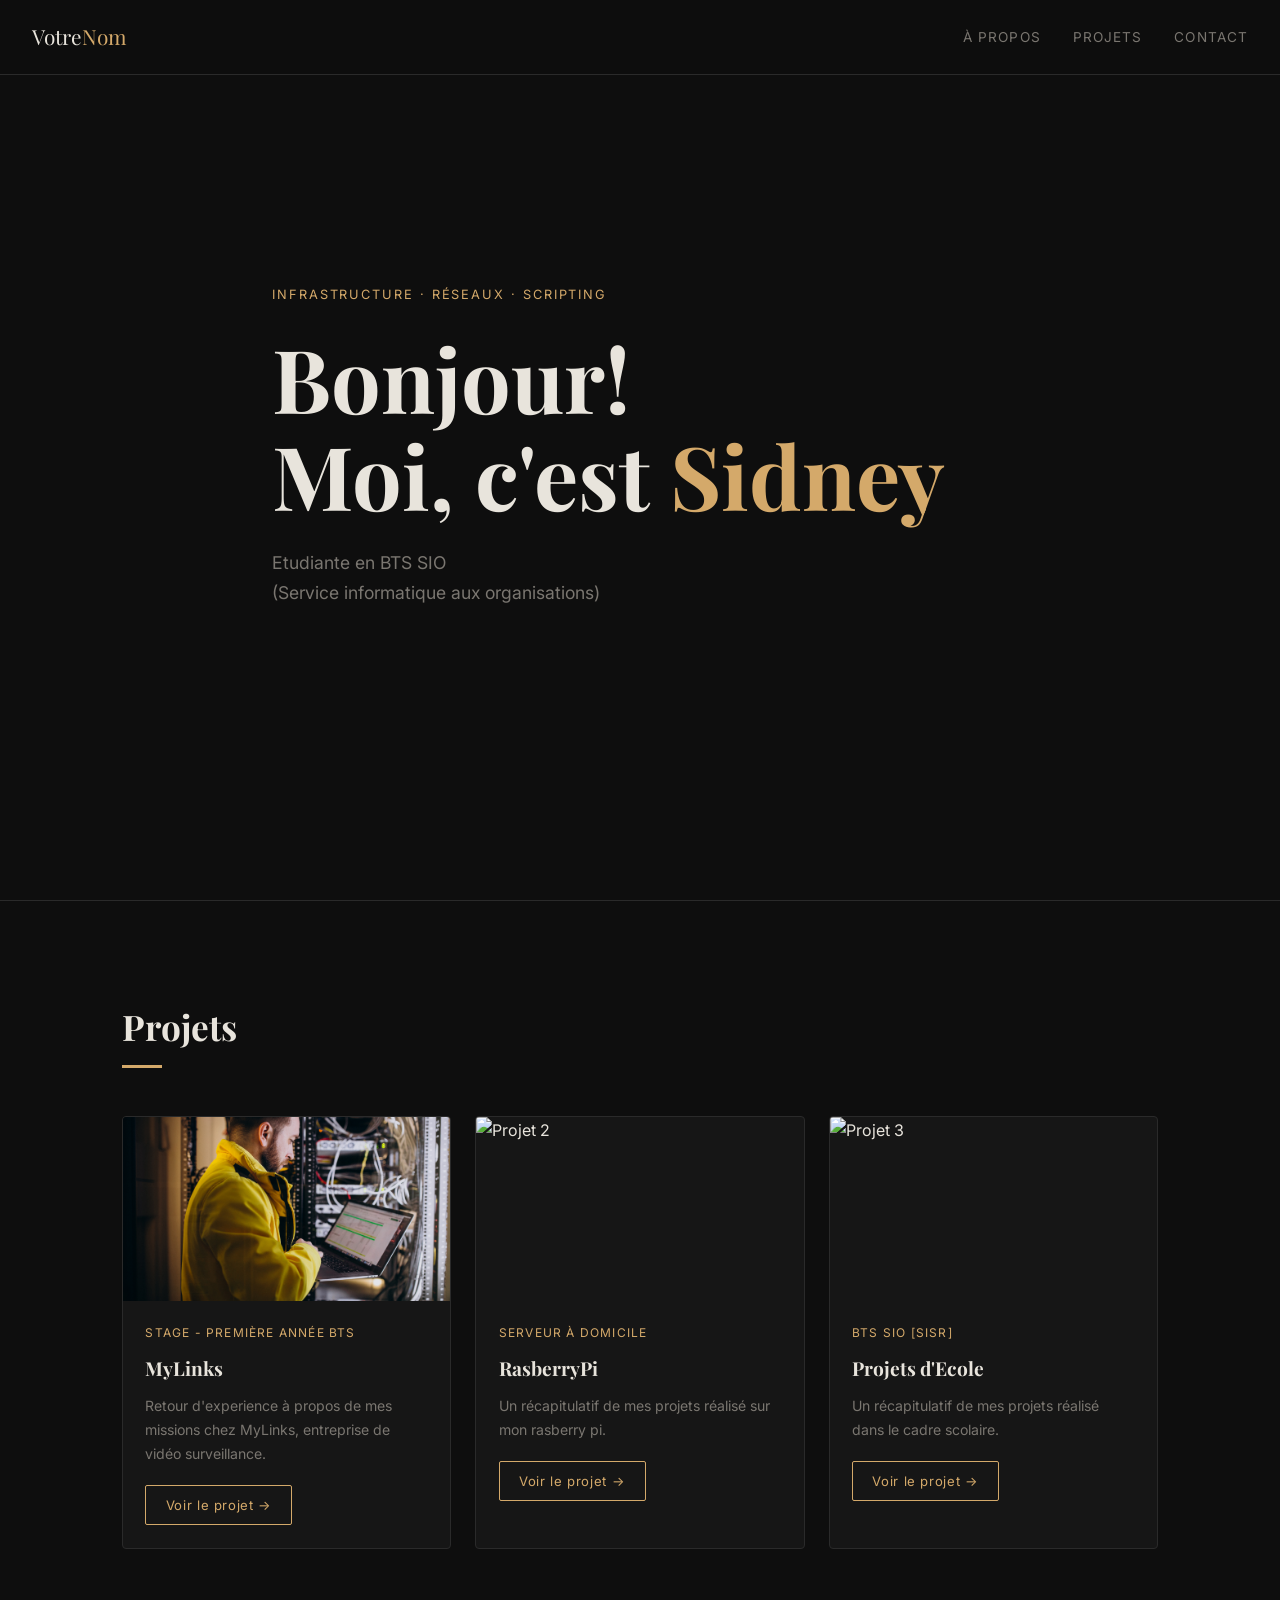
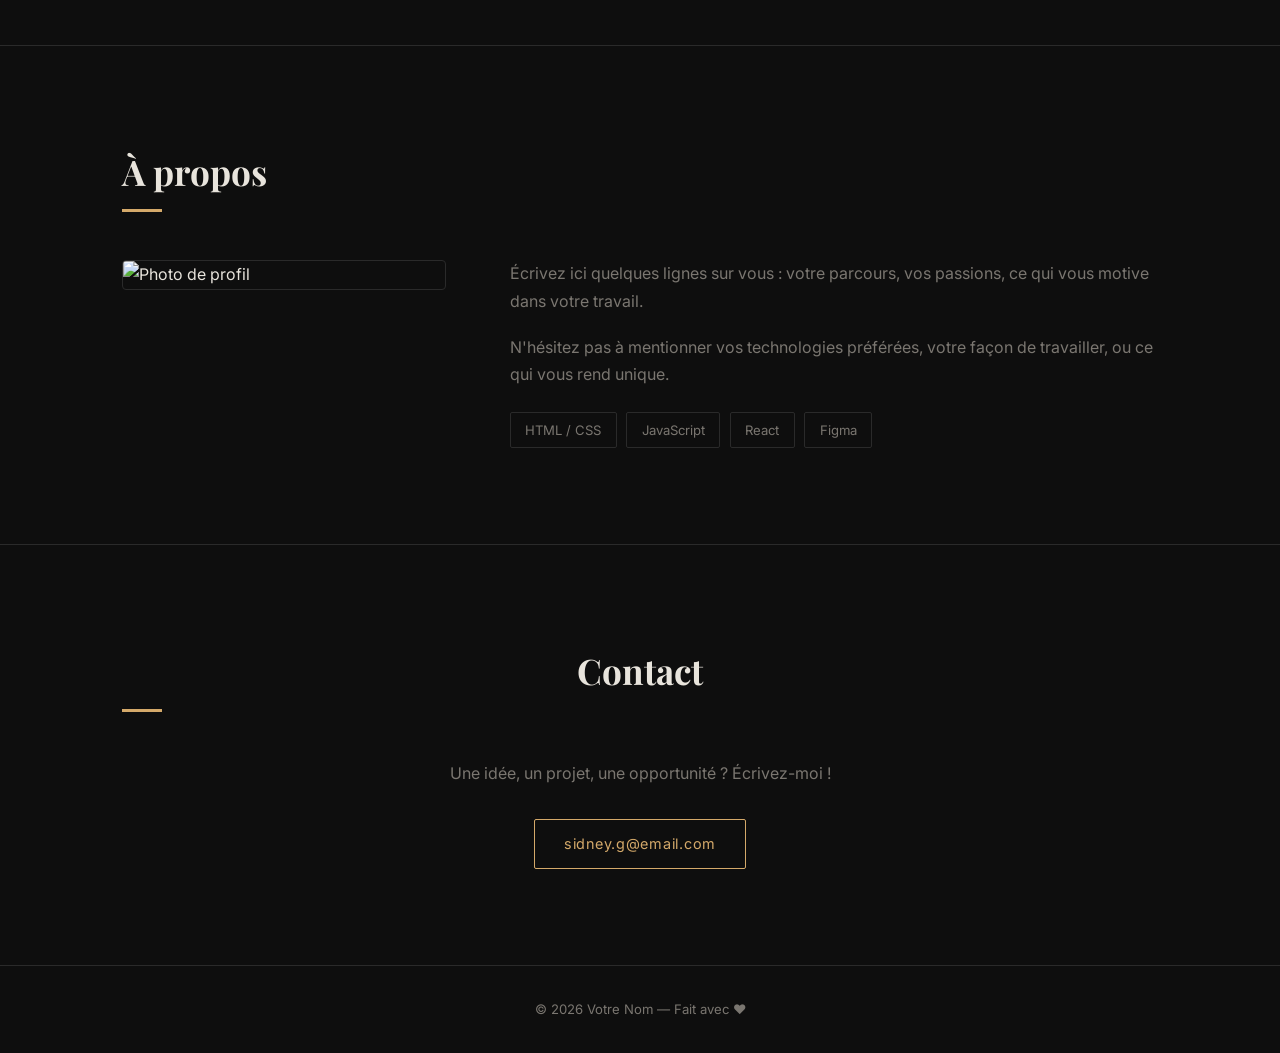
==== index.html @ 53f2d84b "Initial commit: portfolio project files" ====
<!DOCTYPE html>
<html lang="fr">
<head>
  <meta charset="UTF-8" />
  <meta name="viewport" content="width=device-width, initial-scale=1.0" />
  <title>Portfolio — Votre Nom</title>
  <link rel="stylesheet" href="style.css" />
  <link rel="preconnect" href="https://fonts.googleapis.com" />
  <link href="https://fonts.googleapis.com/css2?family=Playfair+Display:wght@400;700&family=Inter:wght@300;400;500&display=swap" rel="stylesheet" />
</head>
<body>

  <!-- ── Navigation ── -->
  <nav>
    <div class="nav-logo">Votre<span>Nom</span></div>
    <ul class="nav-links">
      <li><a href="#about">À propos</a></li>
      <li><a href="#projects">Projets</a></li>
      <li><a href="#contact">Contact</a></li>
    </ul>
  </nav>

  <!-- ── Hero ── -->
  <section class="hero">
    <p class="hero-tag">Infrastructure · Réseaux · Scripting</p>
    <h1 class="hero-title">Bonjour!<br>Moi, c'est <span>Sidney</span></h1>
    <p class="hero-sub">Etudiante en BTS SIO <br>(Service informatique aux organisations)</p>
  </section>



  <!-- ── Projets ── -->
  <section id="projects" class="projects">
    <div class="container">
      <h2 class="section-title">Projets</h2>
      <div class="projects-grid">

        <!-- Carte projet — dupliquez ce bloc pour ajouter des projets -->
        <div class="card">
          <img src="img\young-man-engineer-making-program-analyses.jpg" alt="Projet 1" />
          <div class="card-body">
            <span class="card-tag">Stage - Première année BTS</span>
            <h3>MyLinks</h3>
            <p>Retour d'experience à propos de mes missions chez MyLinks, entreprise de vidéo surveillance.</p>
            <a href="mylinks.html" class="btn btn-small">Voir le projet →</a>
          </div>
        </div>

        <div class="card">
          <img src="https://placehold.co/600x360/1a1a1a/d4a96a?text=Projet+2" alt="Projet 2" />
          <div class="card-body">
            <span class="card-tag">Serveur à domicile</span>
            <h3>RasberryPi</h3>
            <p>Un récapitulatif de mes projets réalisé sur mon rasberry pi.</p>
            <a href="projet2.html" class="btn btn-small">Voir le projet →</a>
          </div>
        </div>

        <div class="card">
          <img src="https://placehold.co/600x360/1a1a1a/d4a96a?text=Projet+3" alt="Projet 3" />
          <div class="card-body">
            <span class="card-tag">BTS SIO [SISR]</span>
            <h3>Projets d'Ecole</h3>
            <p>Un récapitulatif de mes projets réalisé dans le cadre scolaire.</p>
            <a href="projet3.html" class="btn btn-small">Voir le projet →</a>
          </div>
        </div>

      </div>
    </div>
  </section>
    <!-- ── À propos ── -->
  <section id="about" class="about">
    <div class="container">
      <h2 class="section-title">À propos</h2>
      <div class="about-grid">
        <div class="about-img">
          <!-- Remplacez le src par votre photo -->
          <img src="https://placehold.co/400x500/1a1a1a/d4a96a?text=Photo" alt="Photo de profil" />
        </div>
        <div class="about-text">
          <p>
            Écrivez ici quelques lignes sur vous : votre parcours, vos passions,
            ce qui vous motive dans votre travail.
          </p>
          <p>
            N'hésitez pas à mentionner vos technologies préférées, votre façon
            de travailler, ou ce qui vous rend unique.
          </p>
          <ul class="skills">
            <li>HTML / CSS</li>
            <li>JavaScript</li>
            <li>React</li>
            <li>Figma</li>
          </ul>
        </div>
      </div>
    </div>
  </section>

  <!-- ── Contact ── -->
  <section id="contact" class="contact">
    <div class="container">
      <h2 class="section-title">Contact</h2>
      <p class="contact-sub">Une idée, un projet, une opportunité ? Écrivez-moi !</p>
      <a href="mailto:votre@email.com" class="btn">sidney.g@email.com</a>
    </div>
  </section>

  <!-- ── Footer ── -->
  <footer>
    <p>© 2026 Votre Nom — Fait avec ❤️</p>
  </footer>

</body>
</html>
---- style.css ----
/* ══════════════════════════════════════
   Variables — modifiez les couleurs ici
   ══════════════════════════════════════ */
:root {
  --bg:       #0e0e0e;       /* fond principal */
  --surface:  #161616;       /* fond des cartes */
  --border:   #2a2a2a;       /* couleur des bordures */
  --text:     #e8e4dc;       /* texte principal */
  --muted:    #7a7670;       /* texte secondaire */
  --accent:   #d4a96a;       /* couleur d'accentuation */
  --font-title: 'Playfair Display', serif;
  --font-body:  'Inter', sans-serif;
}


/* ══════════════════════════════════════
   Reset & Base
   ══════════════════════════════════════ */
*, *::before, *::after {
  box-sizing: border-box;
  margin: 0;
  padding: 0;
}

html {
  scroll-behavior: smooth;
}

body {
  background-color: var(--bg);
  color: var(--text);
  font-family: var(--font-body);
  font-size: 16px;
  line-height: 1.7;
}

a {
  color: inherit;
  text-decoration: none;
}

img {
  display: block;
  width: 100%;
}

ul {
  list-style: none;
}


/* ══════════════════════════════════════
   Utilitaires
   ══════════════════════════════════════ */

/* Centrage + largeur max */
.container {
  max-width: 1100px;
  margin: 0 auto;
  padding: 0 2rem;
}

/* Titre de section */
.section-title {
  font-family: var(--font-title);
  font-size: 2.2rem;
  margin-bottom: 3rem;
  color: var(--text);
}

.section-title::after {
  content: '';
  display: block;
  width: 40px;
  height: 3px;
  background-color: var(--accent);
  margin-top: 0.5rem;
}

/* Bouton */
.btn {
  display: inline-block;
  padding: 0.75rem 1.8rem;
  border: 1px solid var(--accent);
  color: var(--accent);
  font-size: 0.9rem;
  letter-spacing: 0.05em;
  border-radius: 2px;
  transition: background-color 0.25s, color 0.25s;
}

.btn:hover {
  background-color: var(--accent);
  color: var(--bg);
}

.btn-small {
  padding: 0.5rem 1.2rem;
  font-size: 0.82rem;
}


/* ══════════════════════════════════════
   Navigation
   ══════════════════════════════════════ */
nav {
  position: fixed;
  top: 0; left: 0; right: 0;
  z-index: 100;
  display: flex;
  align-items: center;
  justify-content: space-between;
  padding: 1.2rem 2rem;
  background-color: rgba(14, 14, 14, 0.9);
  border-bottom: 1px solid var(--border);
  backdrop-filter: blur(10px);
}

.nav-logo {
  font-family: var(--font-title);
  font-size: 1.3rem;
}

.nav-logo span {
  color: var(--accent);
}

.nav-links {
  display: flex;
  gap: 2rem;
}

.nav-links a {
  font-size: 0.85rem;
  color: var(--muted);
  letter-spacing: 0.08em;
  text-transform: uppercase;
  transition: color 0.2s;
}

.nav-links a:hover {
  color: var(--text);
}


/* ══════════════════════════════════════
   Hero
   ══════════════════════════════════════ */
.hero {
  min-height: 100vh;
  display: flex;
  flex-direction: column;
  justify-content: center;
  padding: 6rem 2rem 4rem;
  max-width: 800px;
  margin: 0 auto;
}

.hero-tag {
  font-size: 0.8rem;
  letter-spacing: 0.15em;
  text-transform: uppercase;
  color: var(--accent);
  margin-bottom: 1.5rem;
}

.hero-title {
  font-family: var(--font-title);
  font-size: clamp(2.8rem, 7vw, 5.5rem);
  line-height: 1.1;
  margin-bottom: 1.5rem;
}

.hero-title span {
  color: var(--accent);
}

.hero-sub {
  font-size: 1.1rem;
  color: var(--muted);
  max-width: 500px;
  margin-bottom: 2.5rem;
}


/* ══════════════════════════════════════
   À propos
   ══════════════════════════════════════ */
.about {
  padding: 6rem 0;
  border-top: 1px solid var(--border);
}

.about-grid {
  display: grid;
  grid-template-columns: 1fr 2fr;
  gap: 4rem;
  align-items: start;
}

.about-img img {
  border-radius: 4px;
  border: 1px solid var(--border);
}

.about-text p {
  color: var(--muted);
  margin-bottom: 1.2rem;
}

/* Liste de compétences */
.skills {
  display: flex;
  flex-wrap: wrap;
  gap: 0.6rem;
  margin-top: 1.5rem;
}

.skills li {
  padding: 0.35rem 0.9rem;
  border: 1px solid var(--border);
  font-size: 0.82rem;
  color: var(--muted);
  border-radius: 2px;
}


/* ══════════════════════════════════════
   Projets
   ══════════════════════════════════════ */
.projects {
  padding: 6rem 0;
  border-top: 1px solid var(--border);
}

.projects-grid {
  display: grid;
  grid-template-columns: repeat(3, 1fr);
  gap: 1.5rem;
}

/* Carte projet */
.card {
  background-color: var(--surface);
  border: 1px solid var(--border);
  border-radius: 4px;
  overflow: hidden;
  transition: transform 0.25s, border-color 0.25s;
}

.card:hover {
  transform: translateY(-4px);
  border-color: var(--accent);
}

.card img {
  width: 100%;
  aspect-ratio: 16 / 9;
  object-fit: cover;
}

.card-body {
  padding: 1.4rem;
}

.card-tag {
  font-size: 0.75rem;
  letter-spacing: 0.1em;
  text-transform: uppercase;
  color: var(--accent);
  display: block;
  margin-bottom: 0.5rem;
}

.card h3 {
  font-family: var(--font-title);
  font-size: 1.2rem;
  margin-bottom: 0.6rem;
}

.card p {
  font-size: 0.88rem;
  color: var(--muted);
  margin-bottom: 1.2rem;
}


/* ══════════════════════════════════════
   Contact
   ══════════════════════════════════════ */
.contact {
  padding: 6rem 0;
  border-top: 1px solid var(--border);
  text-align: center;
}

.contact-sub {
  color: var(--muted);
  margin-bottom: 2rem;
}


/* ══════════════════════════════════════
   Footer
   ══════════════════════════════════════ */
footer {
  padding: 2rem;
  text-align: center;
  font-size: 0.82rem;
  color: var(--muted);
  border-top: 1px solid var(--border);
}


/* ══════════════════════════════════════
   Responsive — tablette & mobile
   ══════════════════════════════════════ */
@media (max-width: 900px) {
  .projects-grid {
    grid-template-columns: repeat(2, 1fr);
  }
}

@media (max-width: 650px) {
  .nav-links {
    display: none; /* à remplacer par un menu burger si besoin */
  }

  .about-grid {
    grid-template-columns: 1fr;
  }

  .about-img {
    max-width: 260px;
  }

  .projects-grid {
    grid-template-columns: 1fr;
  }
}

.btn-back {
      display: inline-flex;
      align-items: center;
      gap: 8px;
      font-size: 0.85rem;
      color: var(--muted);
      border: 1px solid var(--border);
      padding: 0.4rem 1rem;
      border-radius: 30px;
      margin-bottom: 2.5rem;
      transition: color 0.2s, border-color 0.2s;
    }
    .btn-back:hover {
      color: var(--accent);
      border-color: var(--accent);
    }
    .btn-back::before {
      content: '←';
    }

    /* Image de couverture */
    .project-cover {
      width: 100%;
      height: 380px;
      object-fit: cover;
      border-radius: 4px;
      border: 1px solid var(--border);
      margin-bottom: 2.5rem;
      /* Si pas d'image, cette couleur s'affiche en fond */
      background-color: var(--surface);
    }

    /* En-tête du projet : titre + boutons */
    .project-header {
      display: flex;
      align-items: flex-start;
      justify-content: space-between;
      gap: 2rem;
      margin-bottom: 2rem;
    }
    .project-header-left .project-tag {
      font-size: 0.78rem;
      letter-spacing: 0.14em;
      text-transform: uppercase;
      color: var(--accent);
      display: block;
      margin-bottom: 0.5rem;
    }
    .project-header-left h1 {
      font-family: var(--font-title);
      font-size: 2.4rem;
      line-height: 1.15;
    }
    .project-header-right {
      display: flex;
      gap: 0.8rem;
      flex-shrink: 0;
      padding-top: 0.5rem;
    }

    /* Bouton secondaire (GitHub) */
    .btn-ghost {
      display: inline-flex;
      align-items: center;
      gap: 6px;
      padding: 0.6rem 1.2rem;
      border: 1px solid var(--border);
      color: var(--muted);
      font-size: 0.85rem;
      border-radius: 2px;
      transition: color 0.2s, border-color 0.2s;
    }
    .btn-ghost:hover {
      color: var(--text);
      border-color: var(--muted);
    }

    /* Séparateur */
    .divider {
      border: none;
      border-top: 1px solid var(--border);
      margin: 2rem 0;
    }

    /* Grille description + infos */
    .project-body {
      display: grid;
      grid-template-columns: 2fr 1fr;
      gap: 4rem;
      align-items: start;
    }
    .project-description p {
      color: var(--muted);
      margin-bottom: 1.2rem;
    }

    /* Bloc infos (droite) */
    .project-info {
      background-color: var(--surface);
      border: 1px solid var(--border);
      border-radius: 4px;
      padding: 1.5rem;
      display: flex;
      flex-direction: column;
      gap: 1.2rem;
    }
    
    .info-label {
      font-size: 0.72rem;
      letter-spacing: 0.12em;
      text-transform: uppercase;
      color: var(--muted);
      display: block;
      margin-bottom: 0.3rem;
    }
    .info-value {
      font-size: 0.9rem;
      color: var(--text);
    }

    /* Grille de screenshots */
    .screenshots {
      display: grid;
      grid-template-columns: 1fr 1fr;
      gap: 1rem;
      margin-top: 2.5rem;
    }
    .screenshots img {
      width: 100%;
      height: 200px;
      object-fit: cover;
      border-radius: 4px;
      border: 1px solid var(--border);
      background-color: var(--surface);
    }

    /* Section "Autres projets" */
    .other-projects {
      padding-top: 4rem;
      border-top: 1px solid var(--border);
      margin-top: 4rem;
    }
    .other-projects .section-title {
      font-size: 1.4rem;
      margin-bottom: 2rem;
    }

    /* ── Responsive ── */
    @media (max-width: 750px) {
      .project-header {
        flex-direction: column;
      }
      .project-body {
        grid-template-columns: 1fr;
      }
      .project-cover {
        height: 220px;
      }
      .screenshots {
        grid-template-columns: 1fr;
      }
    }
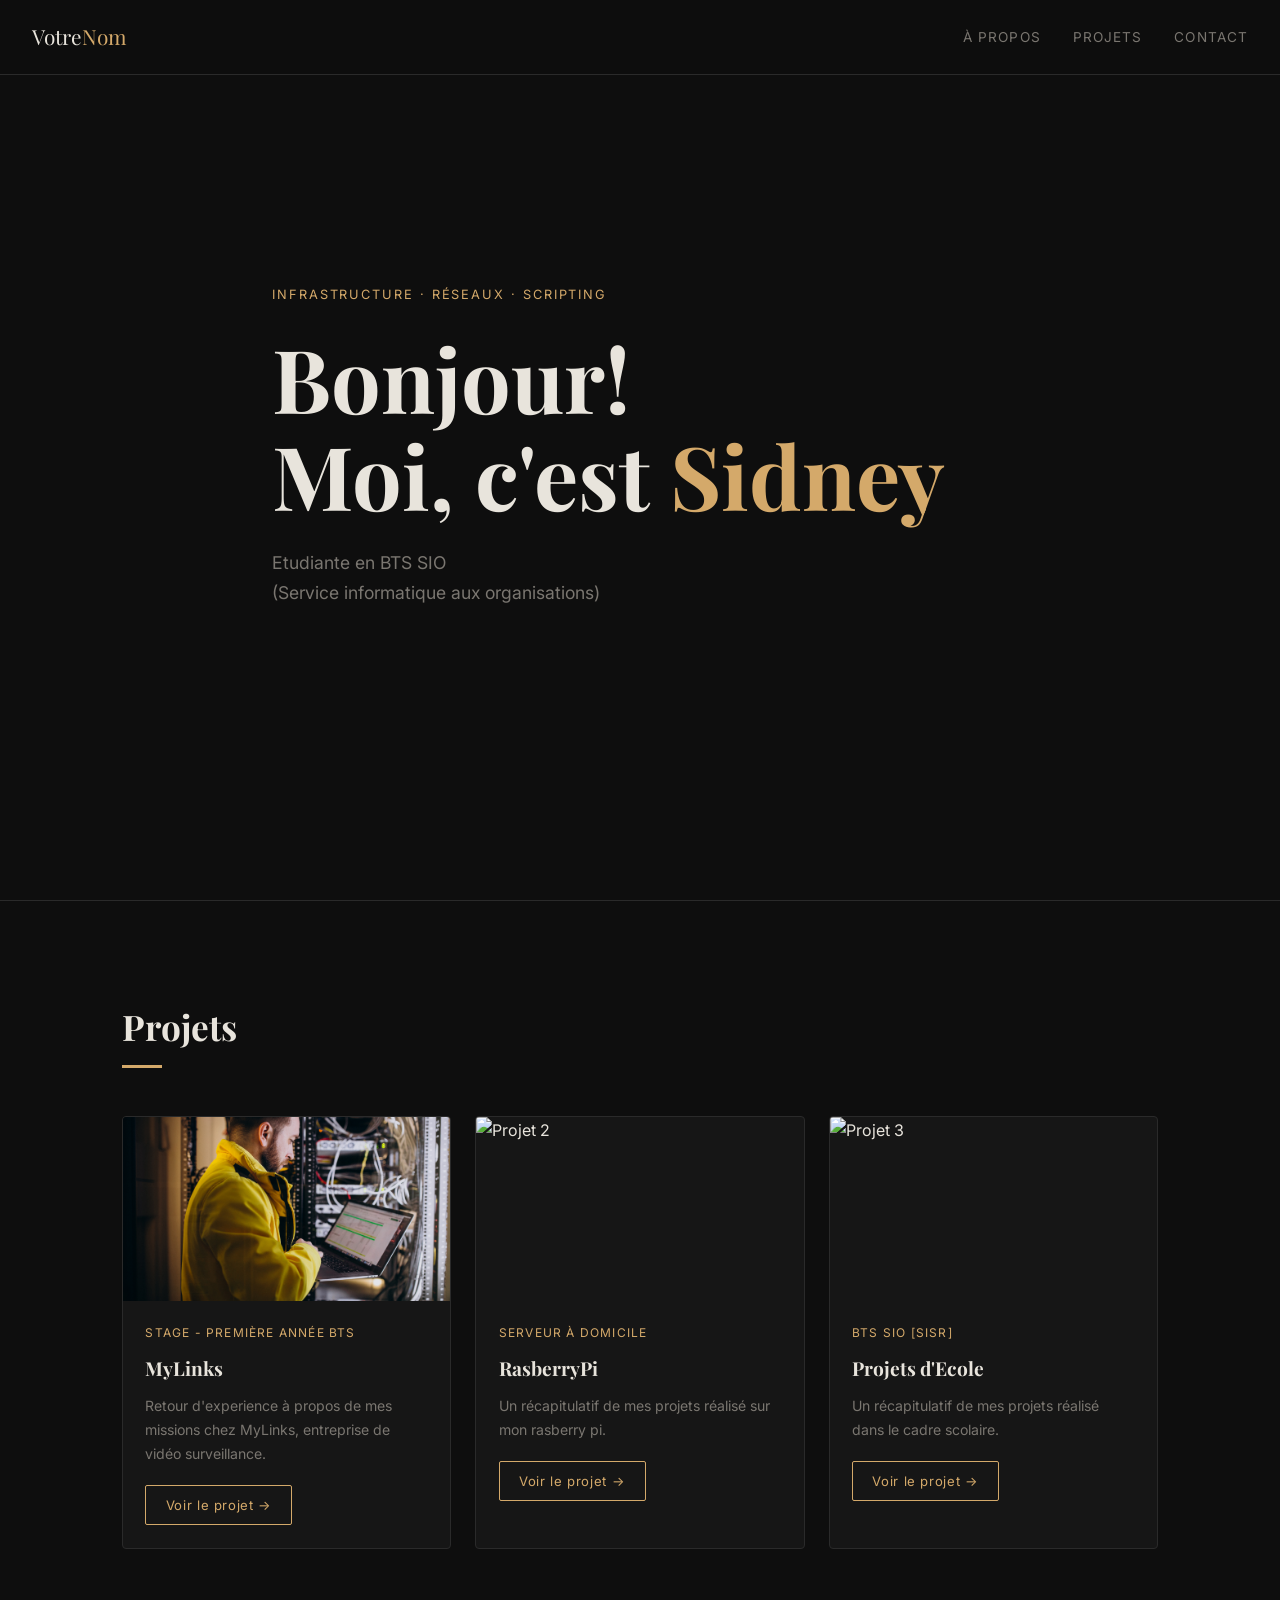
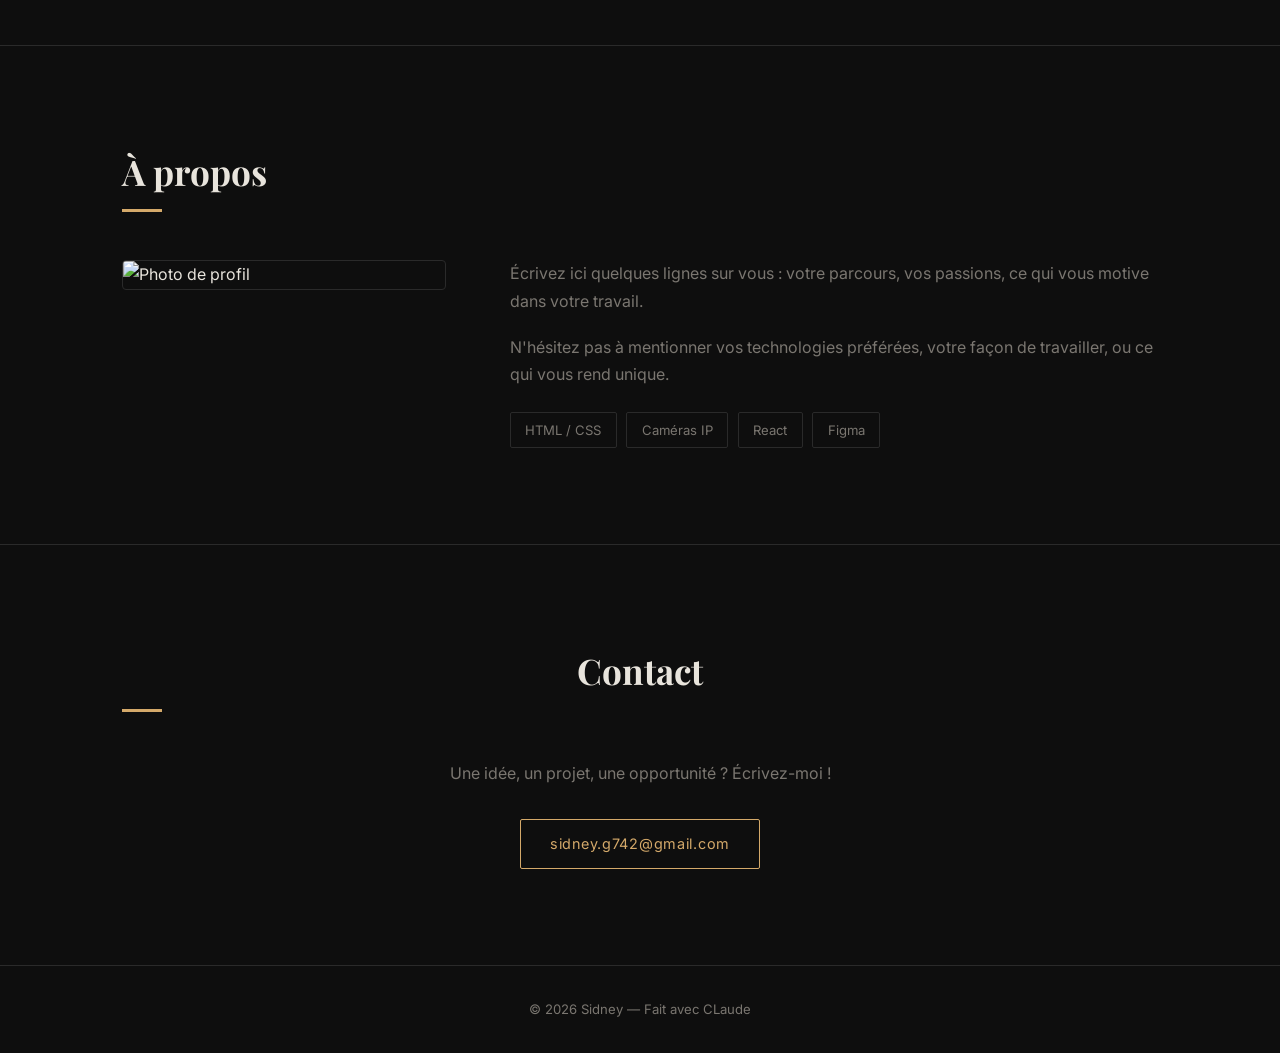
==== commit 8ebec15f: "changelent footer" ====
--- a/index.html
+++ b/index.html
@@ -89,7 +89,7 @@
           </p>
           <ul class="skills">
             <li>HTML / CSS</li>
-            <li>JavaScript</li>
+            <li>Caméras IP</li>
             <li>React</li>
             <li>Figma</li>
           </ul>
@@ -103,13 +103,13 @@
     <div class="container">
       <h2 class="section-title">Contact</h2>
       <p class="contact-sub">Une idée, un projet, une opportunité ? Écrivez-moi !</p>
-      <a href="mailto:votre@email.com" class="btn">sidney.g@email.com</a>
+      <a href="mailto:sidney.g742@gmail.com" class="btn">sidney.g742@gmail.com</a>
     </div>
   </section>
 
   <!-- ── Footer ── -->
   <footer>
-    <p>© 2026 Votre Nom — Fait avec ❤️</p>
+    <p>© 2026 Sidney — Fait avec CLaude</p>
   </footer>
 
 </body>
--- a/style.css
+++ b/style.css
@@ -500,4 +500,358 @@
       .screenshots {
         grid-template-columns: 1fr;
       }
-    }+    }
+
+/* ══════════════════════════════════════
+   MyLinks — Styles spécifiques à la page
+   ══════════════════════════════════════ */
+
+/* Cover placeholder */
+.ml-cover-placeholder {
+  width: 100%;
+  height: 280px;
+  border-radius: 4px;
+  border: 1px solid var(--border);
+  background: linear-gradient(135deg, var(--surface) 0%, #1a1410 100%);
+  display: flex;
+  flex-direction: column;
+  align-items: center;
+  justify-content: center;
+  margin-bottom: 2.5rem;
+  gap: 1rem;
+}
+
+.ml-cover-icon {
+  font-size: 3rem;
+  opacity: 0.3;
+}
+
+.ml-cover-label {
+  font-size: 0.82rem;
+  color: var(--muted);
+  letter-spacing: 0.1em;
+  text-transform: uppercase;
+}
+
+/* Section headings */
+.ml-section-heading {
+  font-size: 0.72rem;
+  font-weight: 600;
+  letter-spacing: 0.14em;
+  text-transform: uppercase;
+  color: var(--accent);
+  margin: 2.5rem 0 1rem;
+}
+
+/* Context grid */
+.ml-context-grid {
+  display: grid;
+  grid-template-columns: repeat(3, 1fr);
+  gap: 1rem;
+  margin-top: 0.25rem;
+}
+
+.ml-context-card {
+  background: var(--surface);
+  border: 1px solid var(--border);
+  border-radius: 4px;
+  padding: 1rem 1.1rem;
+}
+
+.ml-ctx-icon {
+  font-size: 1.3rem;
+  margin-bottom: 0.4rem;
+}
+
+.ml-ctx-label {
+  font-size: 0.7rem;
+  letter-spacing: 0.1em;
+  text-transform: uppercase;
+  color: var(--muted);
+  margin-bottom: 0.25rem;
+}
+
+.ml-ctx-value {
+  font-family: var(--font-title);
+  font-weight: 700;
+  font-size: 0.95rem;
+  color: var(--text);
+}
+
+.ml-ctx-sub {
+  font-size: 0.78rem;
+  color: var(--muted);
+  margin-top: 0.2rem;
+}
+
+/* Skills grid */
+.ml-skills-grid {
+  display: grid;
+  grid-template-columns: repeat(2, 1fr);
+  gap: 1rem;
+  margin-top: 0.25rem;
+}
+
+.ml-skill-card {
+  background: var(--surface);
+  border: 1px solid var(--border);
+  border-radius: 4px;
+  padding: 1.2rem 1.3rem;
+  transition: border-color 0.2s;
+}
+
+.ml-skill-card:hover {
+  border-color: var(--accent);
+}
+
+.ml-skill-icon {
+  font-size: 1.4rem;
+  margin-bottom: 0.5rem;
+}
+
+.ml-skill-name {
+  font-family: var(--font-title);
+  font-weight: 700;
+  font-size: 0.95rem;
+  color: var(--text);
+  margin-bottom: 0.5rem;
+}
+
+.ml-skill-card p {
+  font-size: 0.84rem;
+  color: var(--muted);
+  line-height: 1.65;
+  margin-bottom: 0;
+}
+
+/* Mission card unique */
+.ml-mission-card {
+  background: var(--surface);
+  border: 1px solid var(--border);
+  border-radius: 4px;
+  padding: 1.4rem 1.6rem;
+  transition: border-color 0.2s;
+}
+
+.ml-mission-card:hover {
+  border-color: var(--accent);
+}
+
+.ml-mission-header {
+  display: flex;
+  align-items: center;
+  gap: 0.75rem;
+  margin-bottom: 1rem;
+  flex-wrap: wrap;
+}
+
+.ml-mission-icon {
+  font-size: 1.1rem;
+}
+
+.ml-mission-title {
+  font-family: var(--font-title);
+  font-weight: 700;
+  font-size: 1rem;
+  color: var(--text);
+  flex: 1;
+}
+
+.ml-mission-date {
+  font-size: 0.75rem;
+  color: var(--muted);
+}
+
+.ml-mission-img {
+  width: 100%;
+  height: 140px;
+  object-fit: cover;
+  border-radius: 4px;
+  border: 1px solid var(--border);
+  margin-bottom: 1rem;
+  background: var(--bg);
+}
+
+.ml-mission-card p {
+  font-size: 0.9rem;
+  color: var(--muted);
+  margin-bottom: 0.7rem;
+  line-height: 1.7;
+}
+
+.ml-mission-card p:last-of-type {
+  margin-bottom: 0;
+}
+
+.ml-mission-card p strong {
+  color: var(--text);
+  font-weight: 500;
+}
+
+/* Tags */
+.ml-tag-row {
+  display: flex;
+  flex-wrap: wrap;
+  gap: 0.4rem;
+  margin-top: 0.75rem;
+}
+
+.ml-tag {
+  font-size: 0.72rem;
+  letter-spacing: 0.04em;
+  padding: 0.22rem 0.6rem;
+  border-radius: 2px;
+  background: rgba(255, 255, 255, 0.04);
+  color: var(--muted);
+  border: 1px solid var(--border);
+}
+
+/* Bilan box */
+.ml-bilan-box {
+  background: linear-gradient(135deg, rgba(212, 169, 106, 0.06), rgba(212, 169, 106, 0.02));
+  border: 1px solid rgba(212, 169, 106, 0.25);
+  border-radius: 4px;
+  padding: 1.4rem 1.6rem;
+  margin-top: 0.5rem;
+}
+
+.ml-bilan-box p {
+  color: var(--muted);
+  font-size: 0.92rem;
+  line-height: 1.8;
+  margin-bottom: 0.75rem;
+}
+
+.ml-bilan-box p:last-child {
+  margin-bottom: 0;
+}
+
+.ml-bilan-box p strong {
+  color: var(--text);
+  font-weight: 500;
+}
+
+/* Responsive MyLinks */
+@media (max-width: 900px) {
+  .ml-skills-grid {
+    grid-template-columns: 1fr;
+  }
+}
+
+@media (max-width: 650px) {
+  .ml-cover-placeholder {
+    height: 180px;
+  }
+
+  .ml-context-grid {
+    grid-template-columns: 1fr;
+  }
+
+  .ml-skills-grid {
+    grid-template-columns: 1fr;
+  }
+}
+
+/* ══════════════════════════════════════
+   Galerie photos — MyLinks
+   ══════════════════════════════════════ */
+
+.ml-gallery {
+  position: relative;
+  display: flex;
+  align-items: center;
+  gap: 0.75rem;
+  flex-wrap: wrap;
+  margin-top: 0.25rem;
+}
+
+.ml-gallery-track-wrap {
+  flex: 1;
+  overflow: hidden;
+  border-radius: 4px;
+  border: 1px solid var(--border);
+  height: 340px;
+}
+
+.ml-gallery-track {
+  display: flex;
+  height: 100%;
+  transition: transform 0.4s cubic-bezier(0.4, 0, 0.2, 1);
+}
+
+.ml-gallery-slide {
+  flex: 0 0 100%;
+  height: 100%;
+  position: relative;
+}
+
+.ml-gallery-slide img {
+  width: 100%;
+  height: 100%;
+  object-fit: cover;
+  display: block;
+  border-radius: 0;
+}
+
+.ml-gallery-caption {
+  position: absolute;
+  bottom: 0;
+  left: 0;
+  right: 0;
+  padding: 0.5rem 0.9rem;
+  font-size: 0.75rem;
+  color: var(--muted);
+  background: linear-gradient(to top, rgba(0,0,0,0.65) 0%, transparent 100%);
+  letter-spacing: 0.04em;
+}
+
+.ml-gallery-btn {
+  flex-shrink: 0;
+  width: 2.2rem;
+  height: 2.2rem;
+  border-radius: 50%;
+  border: 1px solid var(--border);
+  background: var(--surface);
+  color: var(--text);
+  font-size: 1rem;
+  cursor: pointer;
+  display: flex;
+  align-items: center;
+  justify-content: center;
+  transition: border-color 0.2s, background 0.2s;
+  align-self: center;
+}
+
+.ml-gallery-btn:hover {
+  border-color: var(--accent);
+  background: var(--bg);
+}
+
+.ml-gallery-dots {
+  width: 100%;
+  display: flex;
+  justify-content: center;
+  gap: 0.4rem;
+  margin-top: 0.5rem;
+}
+
+.ml-gallery-dot {
+  width: 6px;
+  height: 6px;
+  border-radius: 50%;
+  border: none;
+  background: var(--border);
+  cursor: pointer;
+  padding: 0;
+  transition: background 0.2s;
+}
+
+.ml-gallery-dot.active {
+  background: var(--accent);
+}
+
+@media (max-width: 650px) {
+  .ml-gallery-track-wrap {
+    height: 220px;
+  }
+}
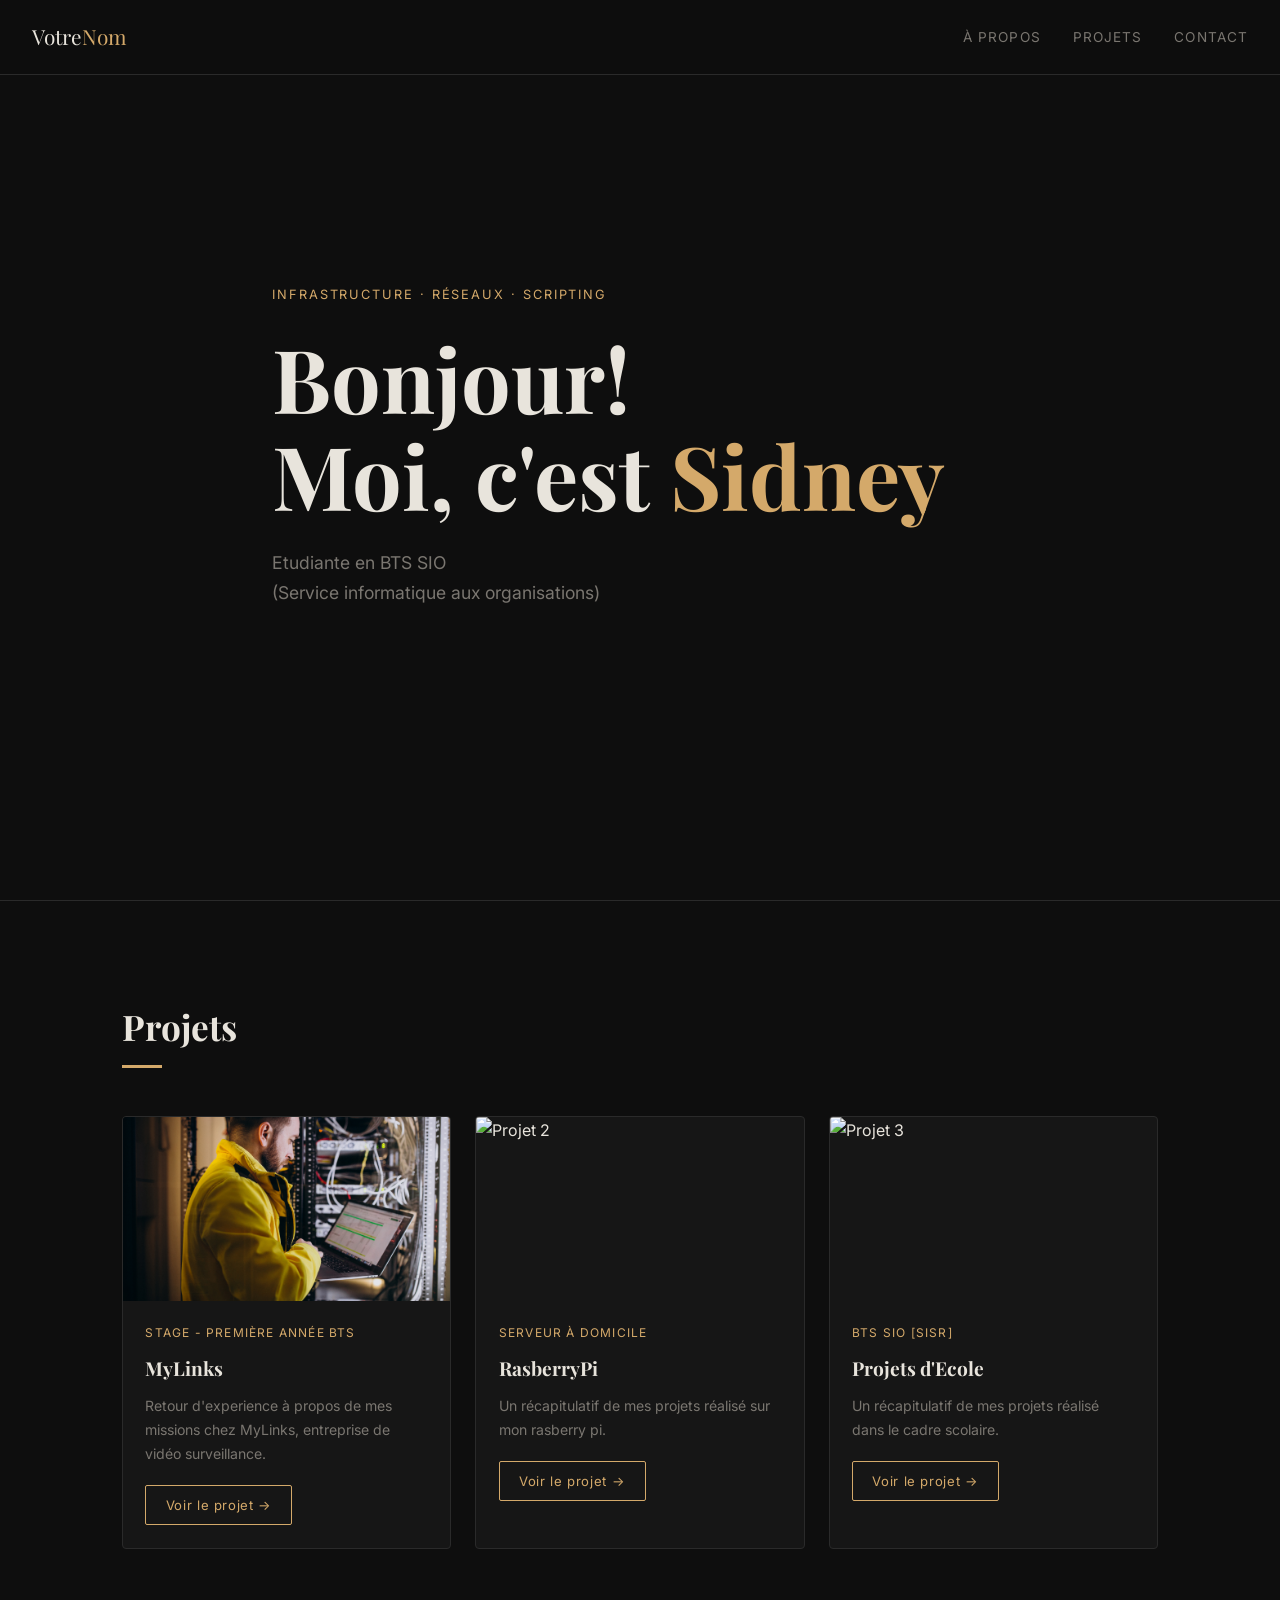
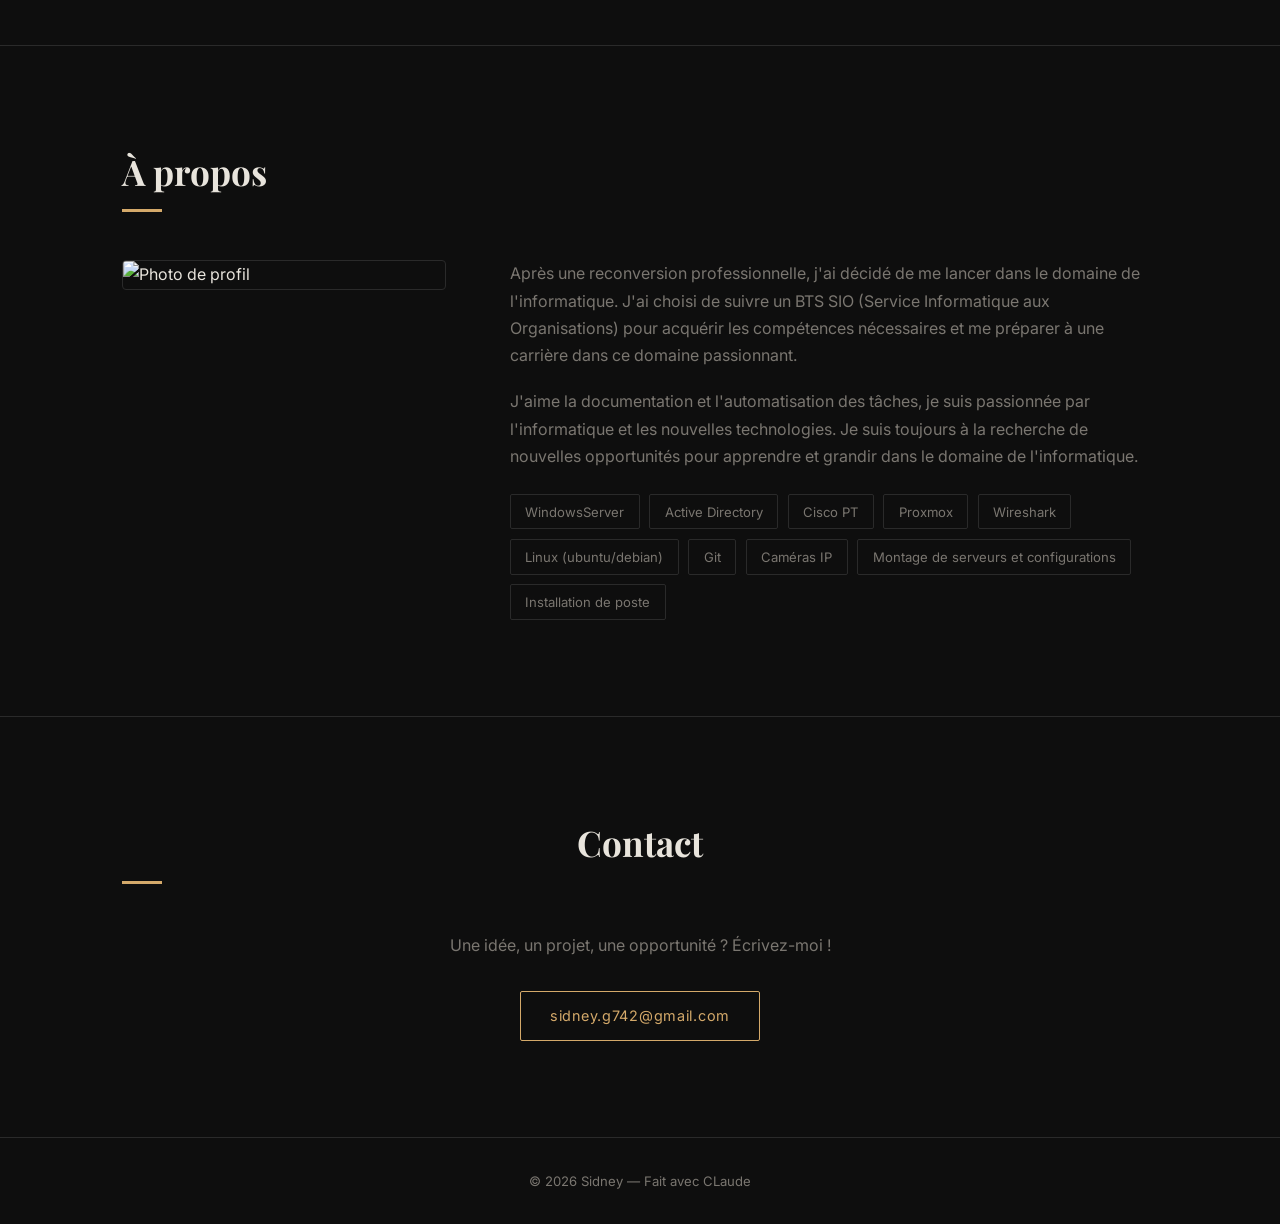
==== commit d2398fb2: "changement skills" ====
--- a/index.html
+++ b/index.html
@@ -3,7 +3,7 @@
 <head>
   <meta charset="UTF-8" />
   <meta name="viewport" content="width=device-width, initial-scale=1.0" />
-  <title>Portfolio — Votre Nom</title>
+  <title>Portfolio — Sidney Gomes</title>
   <link rel="stylesheet" href="style.css" />
   <link rel="preconnect" href="https://fonts.googleapis.com" />
   <link href="https://fonts.googleapis.com/css2?family=Playfair+Display:wght@400;700&family=Inter:wght@300;400;500&display=swap" rel="stylesheet" />
@@ -80,18 +80,22 @@
         </div>
         <div class="about-text">
           <p>
-            Écrivez ici quelques lignes sur vous : votre parcours, vos passions,
-            ce qui vous motive dans votre travail.
+            Après une reconversion professionnelle, j'ai décidé de me lancer dans le domaine de l'informatique. J'ai choisi de suivre un BTS SIO (Service Informatique aux Organisations) pour acquérir les compétences nécessaires et me préparer à une carrière dans ce domaine passionnant.
           </p>
           <p>
-            N'hésitez pas à mentionner vos technologies préférées, votre façon
-            de travailler, ou ce qui vous rend unique.
+            J'aime la documentation et l'automatisation des tâches, je suis passionnée par l'informatique et les nouvelles technologies. Je suis toujours à la recherche de nouvelles opportunités pour apprendre et grandir dans le domaine de l'informatique.
           </p>
           <ul class="skills">
-            <li>HTML / CSS</li>
+            <li>WindowsServer</li>
+            <li>Active Directory</li>
+            <li>Cisco PT</li>
+            <li>Proxmox</li>
+            <li>Wireshark</li>
+            <li>Linux (ubuntu/debian)</li>
+            <li>Git</li>
             <li>Caméras IP</li>
-            <li>React</li>
-            <li>Figma</li>
+            <li>Montage de serveurs et configurations</li>
+            <li>Installation de poste</li>
           </ul>
         </div>
       </div>
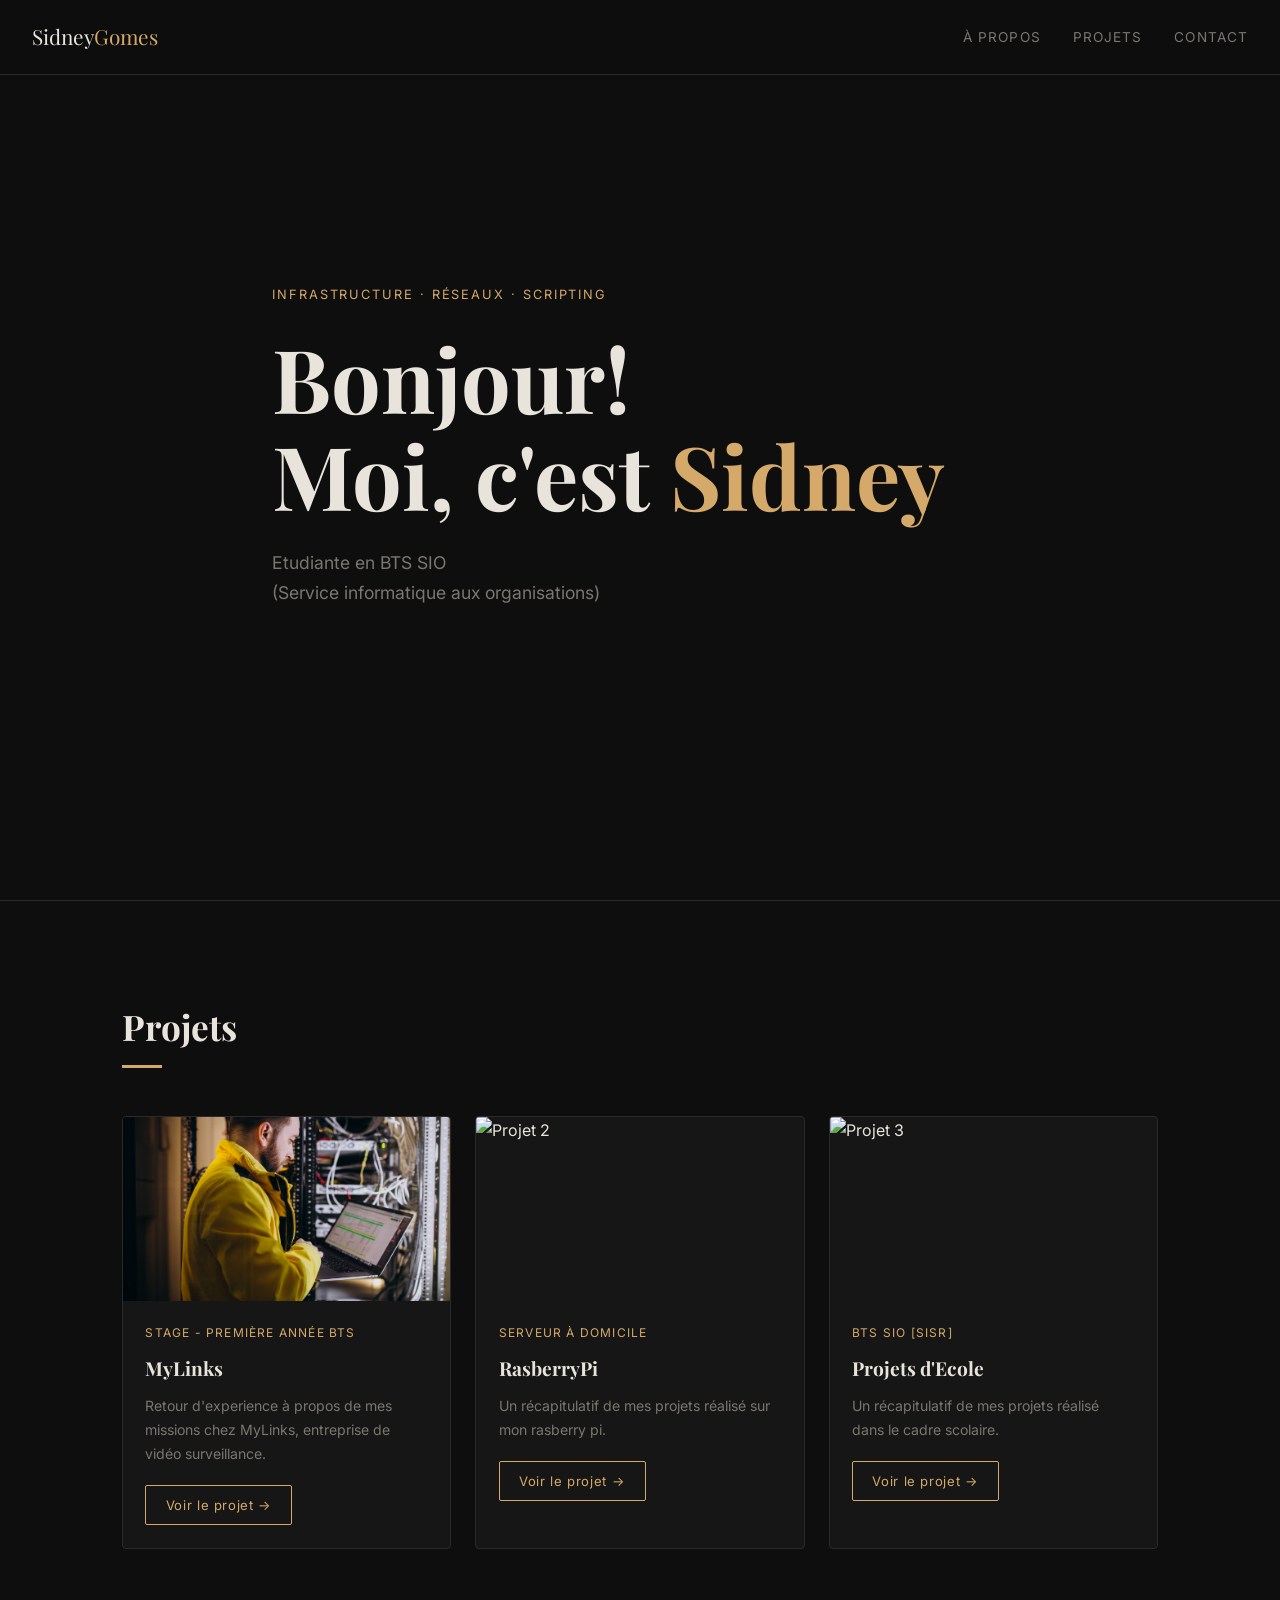
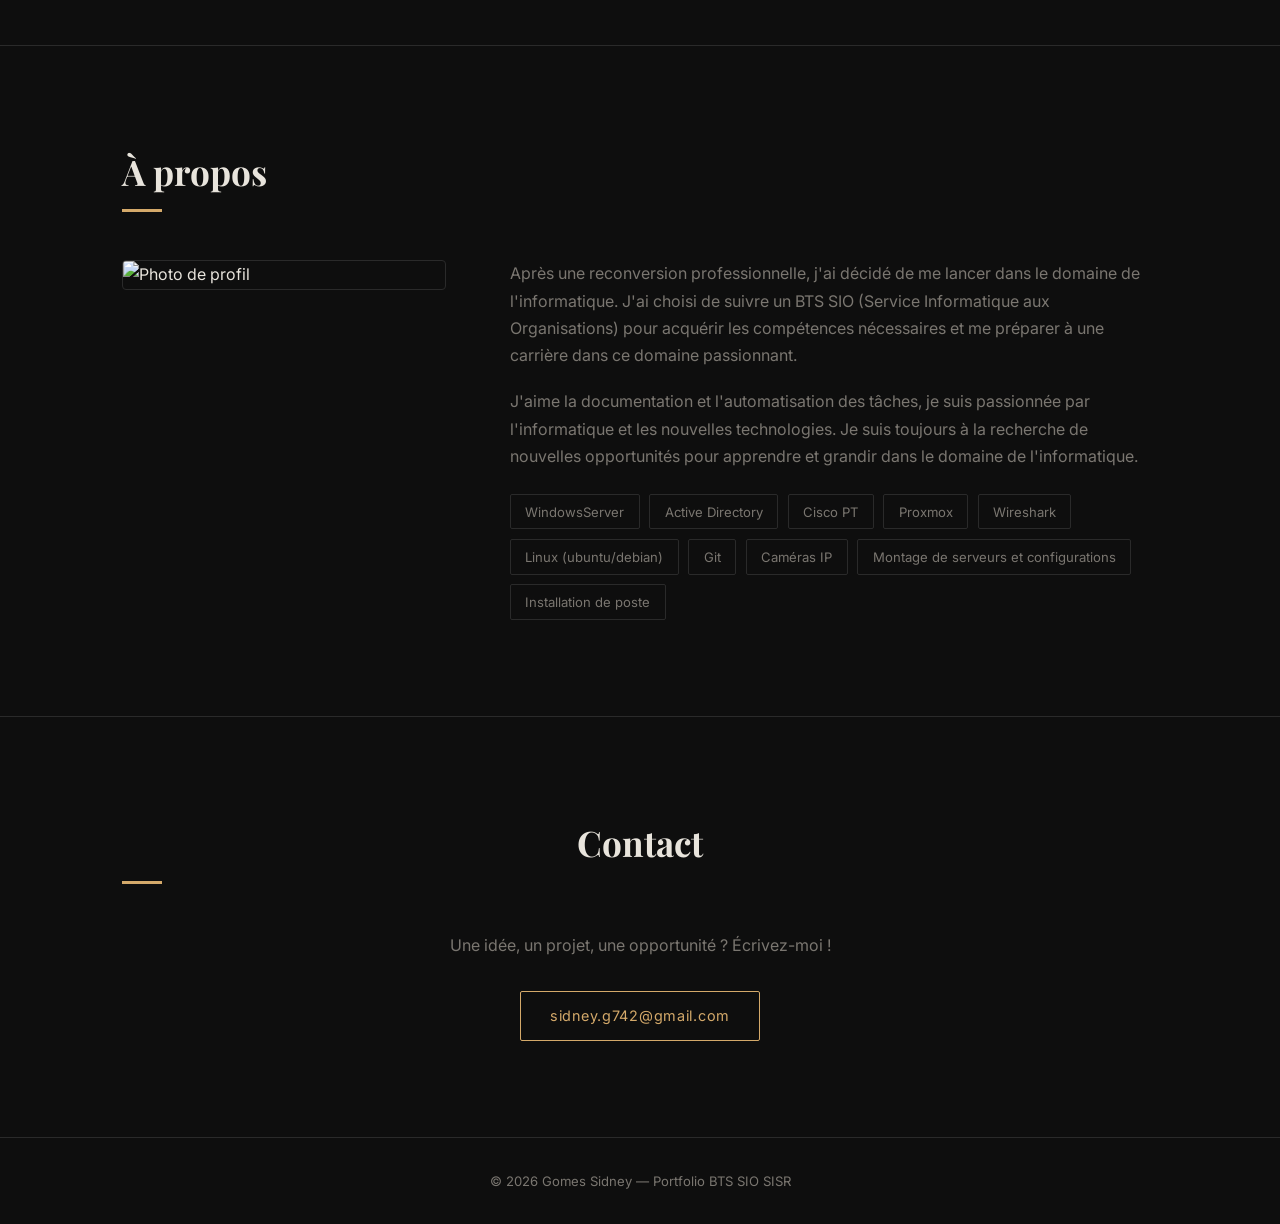
==== commit a5a8f2ff: "harmonisation" ====
--- a/index.html
+++ b/index.html
@@ -12,7 +12,7 @@
 
   <!-- ── Navigation ── -->
   <nav>
-    <div class="nav-logo">Votre<span>Nom</span></div>
+    <div class="nav-logo">Sidney<span>Gomes</span></div>
     <ul class="nav-links">
       <li><a href="#about">À propos</a></li>
       <li><a href="#projects">Projets</a></li>
@@ -113,7 +113,7 @@
 
   <!-- ── Footer ── -->
   <footer>
-    <p>© 2026 Sidney — Fait avec CLaude</p>
+    <p>© 2026 Gomes Sidney — Portfolio BTS SIO SISR</p>
   </footer>
 
 </body>
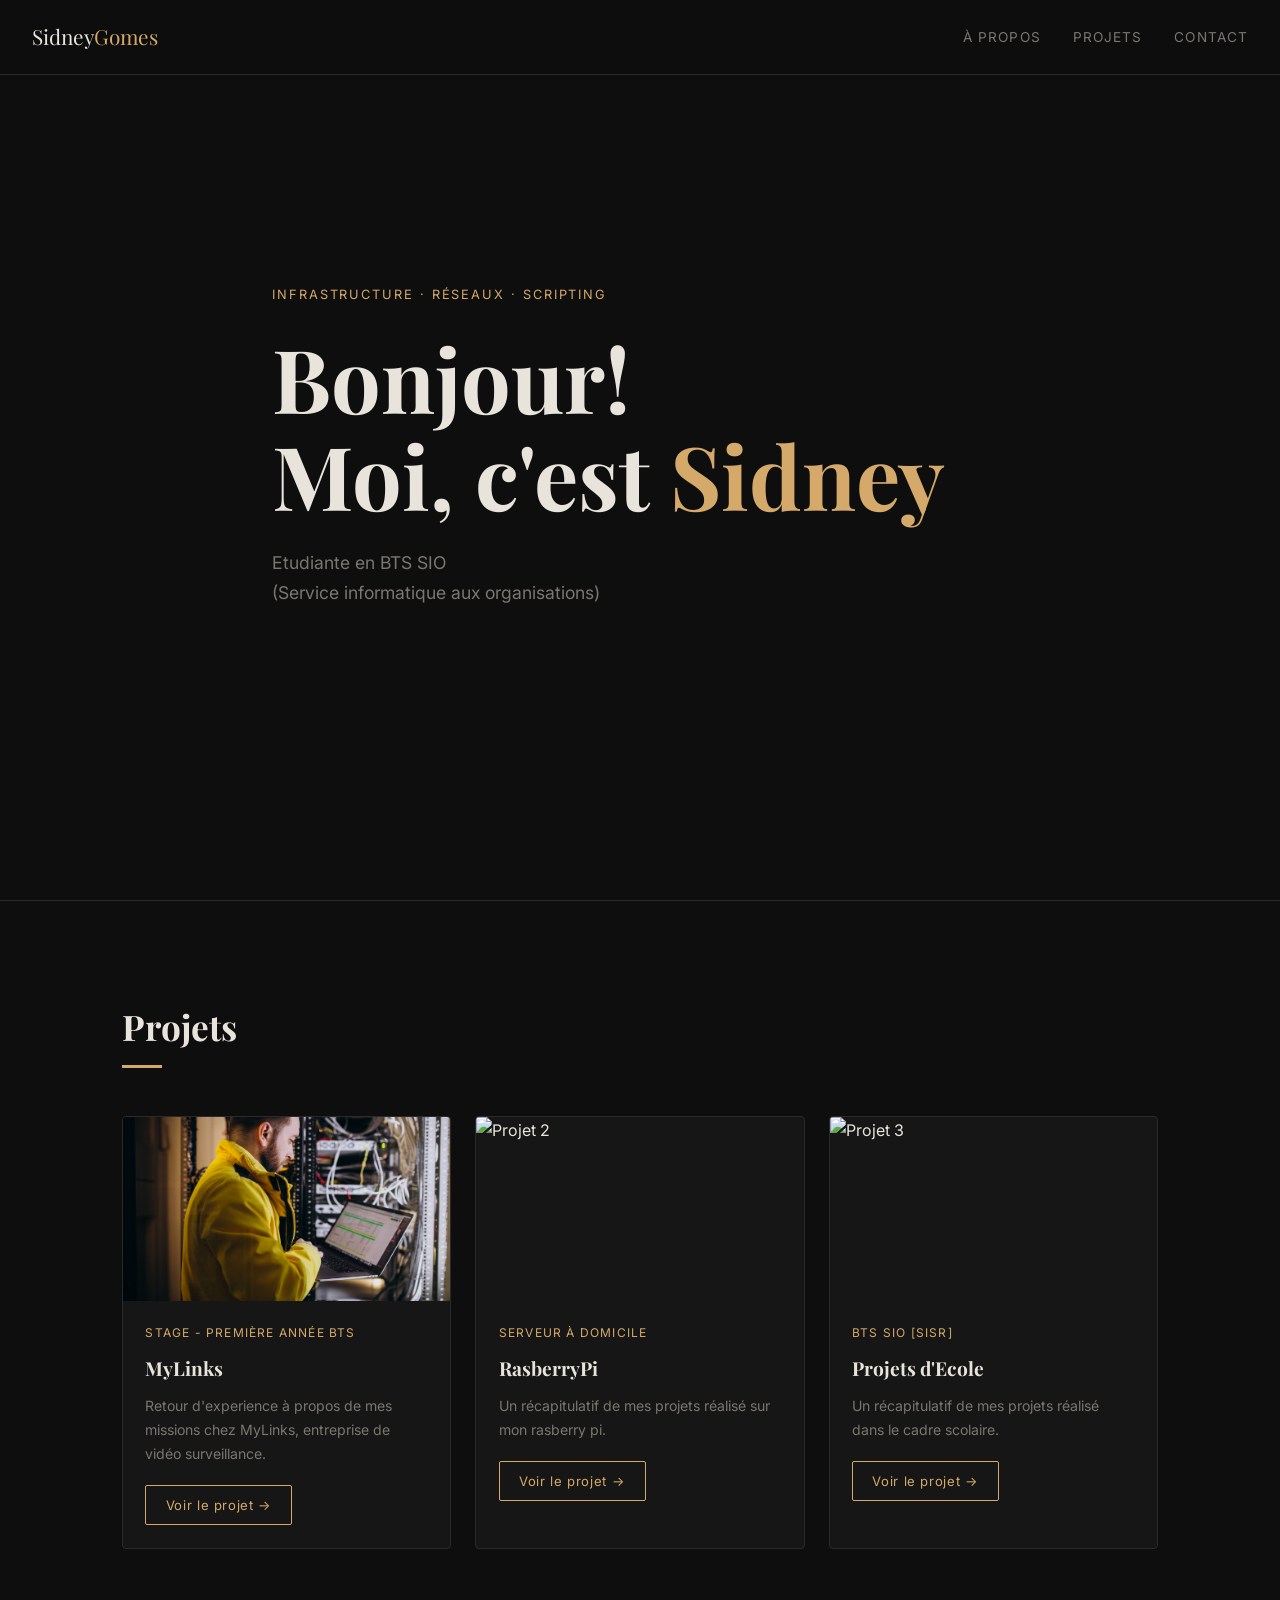
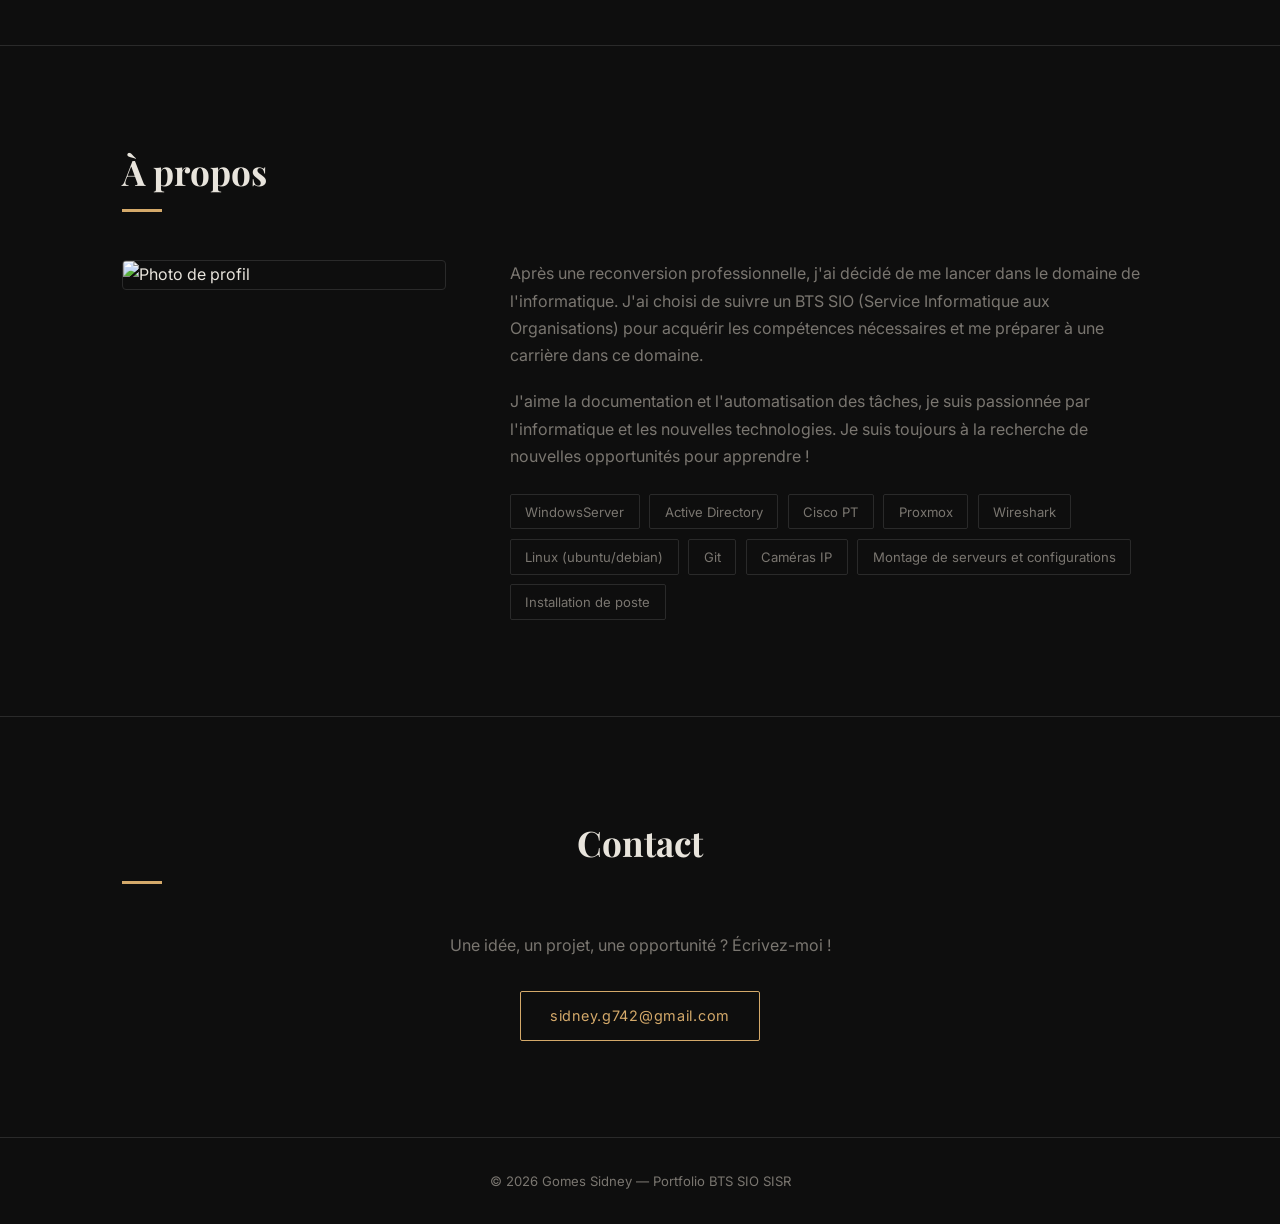
==== commit 3b66b3b6: "deb gallery" ====
--- a/index.html
+++ b/index.html
@@ -80,10 +80,10 @@
         </div>
         <div class="about-text">
           <p>
-            Après une reconversion professionnelle, j'ai décidé de me lancer dans le domaine de l'informatique. J'ai choisi de suivre un BTS SIO (Service Informatique aux Organisations) pour acquérir les compétences nécessaires et me préparer à une carrière dans ce domaine passionnant.
+            Après une reconversion professionnelle, j'ai décidé de me lancer dans le domaine de l'informatique. J'ai choisi de suivre un BTS SIO (Service Informatique aux Organisations) pour acquérir les compétences nécessaires et me préparer à une carrière dans ce domaine.
           </p>
           <p>
-            J'aime la documentation et l'automatisation des tâches, je suis passionnée par l'informatique et les nouvelles technologies. Je suis toujours à la recherche de nouvelles opportunités pour apprendre et grandir dans le domaine de l'informatique.
+            J'aime la documentation et l'automatisation des tâches, je suis passionnée par l'informatique et les nouvelles technologies. Je suis toujours à la recherche de nouvelles opportunités pour apprendre !
           </p>
           <ul class="skills">
             <li>WindowsServer</li>
